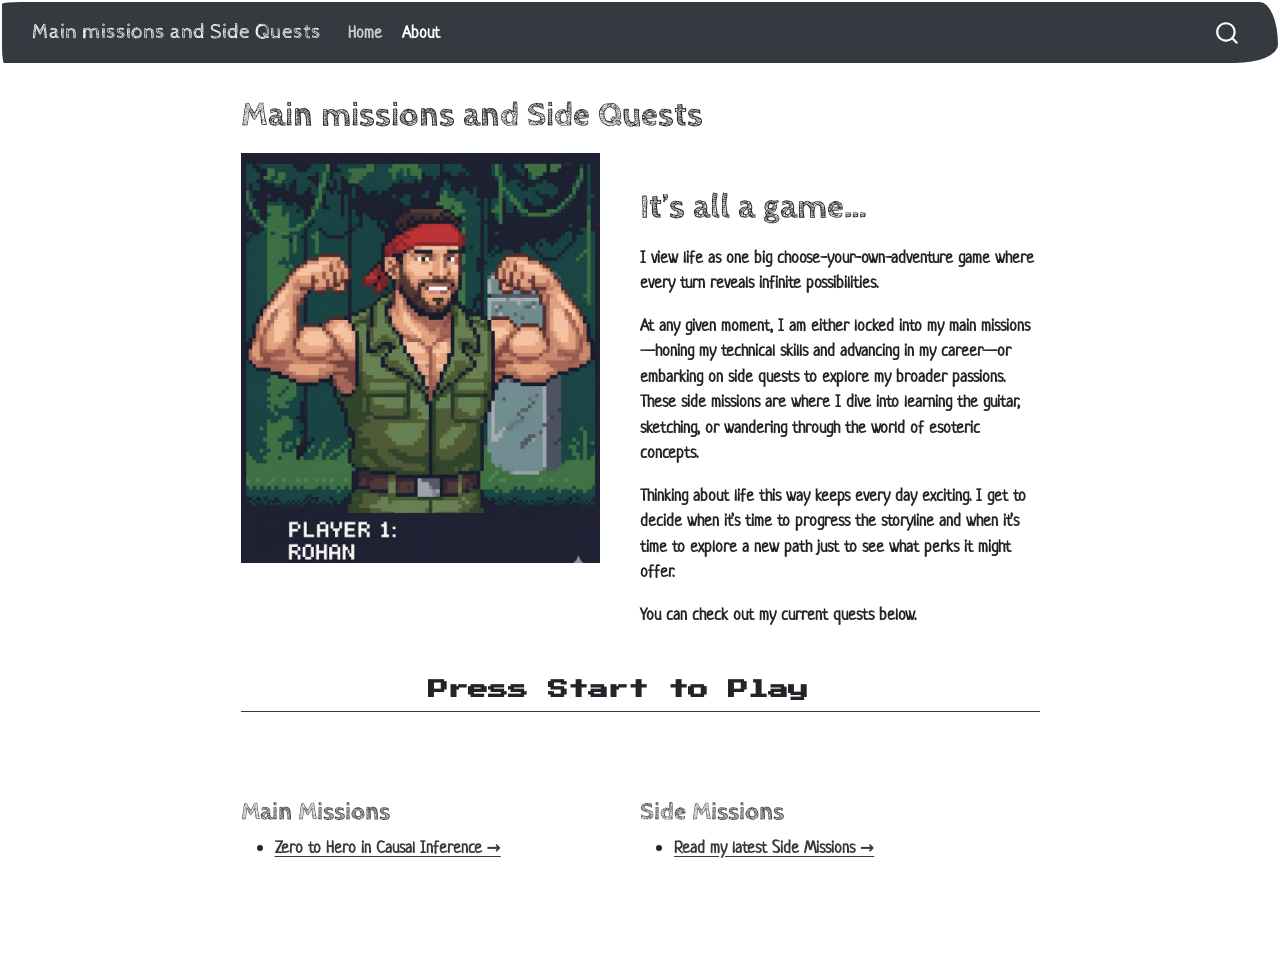
==== index.html @ eb7ee159 "Built site for gh-pages" ====
<!DOCTYPE html>
<html xmlns="http://www.w3.org/1999/xhtml" lang="en" xml:lang="en"><head>

<meta charset="utf-8">
<meta name="generator" content="quarto-1.9.37">

<meta name="viewport" content="width=device-width, initial-scale=1.0, user-scalable=yes">


<title>Main missions and Side Quests</title>
<style>
/* Default styles provided by pandoc.
** See https://pandoc.org/MANUAL.html#variables-for-html for config info.
*/
code{white-space: pre-wrap;}
span.smallcaps{font-variant: small-caps;}
div.columns{display: flex; gap: min(4vw, 1.5em);}
div.column{flex: auto; overflow-x: auto;}
div.hanging-indent{margin-left: 1.5em; text-indent: -1.5em;}
ul.task-list{list-style: none;}
ul.task-list li input[type="checkbox"] {
  width: 0.8em;
  margin: 0 0.8em 0.2em -1em; /* quarto-specific, see https://github.com/quarto-dev/quarto-cli/issues/4556 */ 
  vertical-align: middle;
}
</style>


<script src="site_libs/quarto-nav/quarto-nav.js"></script>
<script src="site_libs/quarto-nav/headroom.min.js"></script>
<script src="site_libs/clipboard/clipboard.min.js"></script>
<script src="site_libs/quarto-search/autocomplete.umd.js"></script>
<script src="site_libs/quarto-search/fuse.min.js"></script>
<script src="site_libs/quarto-search/quarto-search.js"></script>
<meta name="quarto:offset" content="./">
<script src="site_libs/quarto-html/quarto.js" type="module"></script>
<script src="site_libs/quarto-html/tabsets/tabsets.js" type="module"></script>
<script src="site_libs/quarto-html/popper.min.js"></script>
<script src="site_libs/quarto-html/tippy.umd.min.js"></script>
<script src="site_libs/quarto-html/anchor.min.js"></script>
<link href="site_libs/quarto-html/tippy.css" rel="stylesheet">
<link href="site_libs/quarto-html/quarto-syntax-highlighting-7f8f88aac4f3542376d5c11b86a4c14d.css" rel="stylesheet" id="quarto-text-highlighting-styles">
<script src="site_libs/bootstrap/bootstrap.min.js"></script>
<link href="site_libs/bootstrap/bootstrap-icons.css" rel="stylesheet">
<link href="site_libs/bootstrap/bootstrap-2849ba52c8fd91b69bf2437f91089512.min.css" rel="stylesheet" append-hash="true" id="quarto-bootstrap" data-mode="light">
<script id="quarto-search-options" type="application/json">{
  "location": "navbar",
  "copy-button": false,
  "collapse-after": 3,
  "panel-placement": "end",
  "type": "overlay",
  "limit": 50,
  "keyboard-shortcut": [
    "f",
    "/",
    "s"
  ],
  "show-item-context": false,
  "language": {
    "search-no-results-text": "No results",
    "search-matching-documents-text": "matching documents",
    "search-copy-link-title": "Copy link to search",
    "search-hide-matches-text": "Hide additional matches",
    "search-more-match-text": "more match in this document",
    "search-more-matches-text": "more matches in this document",
    "search-clear-button-title": "Clear",
    "search-text-placeholder": "",
    "search-detached-cancel-button-title": "Cancel",
    "search-submit-button-title": "Submit",
    "search-label": "Search"
  }
}</script>


</head>

<body class="nav-fixed fullcontent quarto-light">

<div id="quarto-search-results"></div>
  <header id="quarto-header" class="headroom fixed-top">
    <nav class="navbar navbar-expand-lg " data-bs-theme="dark">
      <div class="navbar-container container-fluid">
      <div class="navbar-brand-container mx-auto">
    <a class="navbar-brand" href="./index.html">
    <span class="navbar-title">Main missions and Side Quests</span>
    </a>
  </div>
            <div id="quarto-search" class="" title="Search"></div>
          <button class="navbar-toggler" type="button" data-bs-toggle="collapse" data-bs-target="#navbarCollapse" aria-controls="navbarCollapse" role="menu" aria-expanded="false" aria-label="Toggle navigation" onclick="if (window.quartoToggleHeadroom) { window.quartoToggleHeadroom(); }">
  <span class="navbar-toggler-icon"></span>
</button>
          <div class="collapse navbar-collapse" id="navbarCollapse">
            <ul class="navbar-nav navbar-nav-scroll me-auto">
  <li class="nav-item">
    <a class="nav-link active" href="./index.html" aria-current="page"> 
<span class="menu-text">Home</span></a>
  </li>  
  <li class="nav-item">
    <a class="nav-link" href="./about.html"> 
<span class="menu-text">About</span></a>
  </li>  
</ul>
          </div> <!-- /navcollapse -->
            <div class="quarto-navbar-tools">
</div>
      </div> <!-- /container-fluid -->
    </nav>
</header>
<!-- content -->
<div id="quarto-content" class="quarto-container page-columns page-rows-contents page-layout-article page-navbar">
<!-- sidebar -->
<!-- margin-sidebar -->
    
<!-- main -->
<main class="content" id="quarto-document-content">

<header id="title-block-header" class="quarto-title-block default">
<div class="quarto-title">
<h1 class="title">Main missions and Side Quests</h1>
</div>



<div class="quarto-title-meta">

    
  
    
  </div>
  


</header>


<div class="columns">
<div class="column" style="width:45%;">
<p><img src="RohanContra.jpg" class="img-fluid"></p>
</div><div class="column" style="width:5%;">

</div><div class="column" style="width:50%;">
<section id="its-all-a-game" class="level1">
<h1>It’s all a game…</h1>
<p>I view life as one big choose-your-own-adventure game where every turn reveals infinite possibilities.</p>
<p>At any given moment, I am either locked into my main missions—honing my technical skills and advancing in my career—or embarking on side quests to explore my broader passions. These side missions are where I dive into learning the guitar, sketching, or wandering through the world of esoteric concepts.</p>
<p>Thinking about life this way keeps every day exciting. I get to decide when it’s time to progress the storyline and when it’s time to explore a new path just to see what perks it might offer.</p>
<p>You can check out my current quests below.</p>
</section>
</div>
</div>
<br> <link href="https://fonts.googleapis.com/css2?family=Press+Start+2P&amp;display=swap" rel="stylesheet">
<div style="text-align: center;">
<h2 style="font-family: 'Press Start 2P', cursive; font-size: 1.2em;" class="anchored">
Press Start to Play
</h2>
</div>
<p><br></p>
<div class="columns">
<div class="column" style="width:45%;">
<section id="main-missions" class="level3">
<h3 class="anchored" data-anchor-id="main-missions">Main Missions</h3>
<ul>
<li><a href="https://rohanranshinge.github.io/causal-inference/">Zero to Hero in Causal Inference →</a></li>
</ul>
</section>
</div><div class="column" style="width:5%;">

</div><div class="column" style="width:50%;">
<section id="side-missions" class="level3">
<h3 class="anchored" data-anchor-id="side-missions">Side Missions</h3>
<ul>
<li><a href="./side-missions.html">Read my latest Side Missions →</a></li>
</ul>
</section>
</div>
</div>



</main> <!-- /main -->
<script id="quarto-html-after-body" type="application/javascript">
  window.document.addEventListener("DOMContentLoaded", function (event) {
    const icon = "";
    const anchorJS = new window.AnchorJS();
    anchorJS.options = {
      placement: 'right',
      icon: icon
    };
    anchorJS.add('.anchored');
    const isCodeAnnotation = (el) => {
      for (const clz of el.classList) {
        if (clz.startsWith('code-annotation-')) {                     
          return true;
        }
      }
      return false;
    }
    const onCopySuccess = function(e) {
      // button target
      const button = e.trigger;
      // don't keep focus
      button.blur();
      // flash "checked"
      button.classList.add('code-copy-button-checked');
      var currentTitle = button.getAttribute("title");
      button.setAttribute("title", "Copied!");
      let tooltip;
      if (window.bootstrap) {
        button.setAttribute("data-bs-toggle", "tooltip");
        button.setAttribute("data-bs-placement", "left");
        button.setAttribute("data-bs-title", "Copied!");
        tooltip = new bootstrap.Tooltip(button, 
          { trigger: "manual", 
            customClass: "code-copy-button-tooltip",
            offset: [0, -8]});
        tooltip.show();    
      }
      setTimeout(function() {
        if (tooltip) {
          tooltip.hide();
          button.removeAttribute("data-bs-title");
          button.removeAttribute("data-bs-toggle");
          button.removeAttribute("data-bs-placement");
        }
        button.setAttribute("title", currentTitle);
        button.classList.remove('code-copy-button-checked');
      }, 1000);
      // clear code selection
      e.clearSelection();
    }
    const getTextToCopy = function(trigger) {
      const outerScaffold = trigger.parentElement.cloneNode(true);
      const codeEl = outerScaffold.querySelector('code');
      for (const childEl of codeEl.children) {
        if (isCodeAnnotation(childEl)) {
          childEl.remove();
        }
      }
      return codeEl.innerText;
    }
    const clipboard = new window.ClipboardJS('.code-copy-button:not([data-in-quarto-modal])', {
      text: getTextToCopy
    });
    clipboard.on('success', onCopySuccess);
    if (window.document.getElementById('quarto-embedded-source-code-modal')) {
      const clipboardModal = new window.ClipboardJS('.code-copy-button[data-in-quarto-modal]', {
        text: getTextToCopy,
        container: window.document.getElementById('quarto-embedded-source-code-modal')
      });
      clipboardModal.on('success', onCopySuccess);
    }
      var localhostRegex = new RegExp(/^(?:http|https):\/\/localhost\:?[0-9]*\//);
      var mailtoRegex = new RegExp(/^mailto:/);
        var filterRegex = new RegExp("https:\/\/rohanranshinge\.github\.io\/");
      var isInternal = (href) => {
          return filterRegex.test(href) || localhostRegex.test(href) || mailtoRegex.test(href);
      }
      // Inspect non-navigation links and adorn them if external
     var links = window.document.querySelectorAll('a[href]:not(.nav-link):not(.navbar-brand):not(.toc-action):not(.sidebar-link):not(.sidebar-item-toggle):not(.pagination-link):not(.no-external):not([aria-hidden]):not(.dropdown-item):not(.quarto-navigation-tool):not(.about-link)');
      for (var i=0; i<links.length; i++) {
        const link = links[i];
        if (!isInternal(link.href)) {
          // undo the damage that might have been done by quarto-nav.js in the case of
          // links that we want to consider external
          if (link.dataset.originalHref !== undefined) {
            link.href = link.dataset.originalHref;
          }
        }
      }
    function tippyHover(el, contentFn, onTriggerFn, onUntriggerFn) {
      const config = {
        allowHTML: true,
        maxWidth: 500,
        delay: 100,
        arrow: false,
        appendTo: function(el) {
            return el.parentElement;
        },
        interactive: true,
        interactiveBorder: 10,
        theme: 'quarto',
        placement: 'bottom-start',
      };
      if (contentFn) {
        config.content = contentFn;
      }
      if (onTriggerFn) {
        config.onTrigger = onTriggerFn;
      }
      if (onUntriggerFn) {
        config.onUntrigger = onUntriggerFn;
      }
      window.tippy(el, config); 
    }
    const noterefs = window.document.querySelectorAll('a[role="doc-noteref"]');
    for (var i=0; i<noterefs.length; i++) {
      const ref = noterefs[i];
      tippyHover(ref, function() {
        // use id or data attribute instead here
        let href = ref.getAttribute('data-footnote-href') || ref.getAttribute('href');
        try { href = new URL(href).hash; } catch {}
        const id = href.replace(/^#\/?/, "");
        const note = window.document.getElementById(id);
        if (note) {
          return note.innerHTML;
        } else {
          return "";
        }
      });
    }
    const xrefs = window.document.querySelectorAll('a.quarto-xref');
    const processXRef = (id, note) => {
      // Strip column container classes
      const stripColumnClz = (el) => {
        el.classList.remove("page-full", "page-columns");
        if (el.children) {
          for (const child of el.children) {
            stripColumnClz(child);
          }
        }
      }
      stripColumnClz(note)
      if (id === null || id.startsWith('sec-')) {
        // Special case sections, only their first couple elements
        const container = document.createElement("div");
        if (note.children && note.children.length > 2) {
          container.appendChild(note.children[0].cloneNode(true));
          for (let i = 1; i < note.children.length; i++) {
            const child = note.children[i];
            if (child.tagName === "P" && child.innerText === "") {
              continue;
            } else {
              container.appendChild(child.cloneNode(true));
              break;
            }
          }
          if (window.Quarto?.typesetMath) {
            window.Quarto.typesetMath(container);
          }
          return container.innerHTML
        } else {
          if (window.Quarto?.typesetMath) {
            window.Quarto.typesetMath(note);
          }
          return note.innerHTML;
        }
      } else {
        // Remove any anchor links if they are present
        const anchorLink = note.querySelector('a.anchorjs-link');
        if (anchorLink) {
          anchorLink.remove();
        }
        if (window.Quarto?.typesetMath) {
          window.Quarto.typesetMath(note);
        }
        if (note.classList.contains("callout")) {
          return note.outerHTML;
        } else {
          return note.innerHTML;
        }
      }
    }
    for (var i=0; i<xrefs.length; i++) {
      const xref = xrefs[i];
      tippyHover(xref, undefined, function(instance) {
        instance.disable();
        let url = xref.getAttribute('href');
        let hash = undefined; 
        if (url.startsWith('#')) {
          hash = url;
        } else {
          try { hash = new URL(url).hash; } catch {}
        }
        if (hash) {
          const id = hash.replace(/^#\/?/, "");
          const note = window.document.getElementById(id);
          if (note !== null) {
            try {
              const html = processXRef(id, note.cloneNode(true));
              instance.setContent(html);
            } finally {
              instance.enable();
              instance.show();
            }
          } else {
            // See if we can fetch this
            fetch(url.split('#')[0])
            .then(res => res.text())
            .then(html => {
              const parser = new DOMParser();
              const htmlDoc = parser.parseFromString(html, "text/html");
              const note = htmlDoc.getElementById(id);
              if (note !== null) {
                const html = processXRef(id, note);
                instance.setContent(html);
              } 
            }).finally(() => {
              instance.enable();
              instance.show();
            });
          }
        } else {
          // See if we can fetch a full url (with no hash to target)
          // This is a special case and we should probably do some content thinning / targeting
          fetch(url)
          .then(res => res.text())
          .then(html => {
            const parser = new DOMParser();
            const htmlDoc = parser.parseFromString(html, "text/html");
            const note = htmlDoc.querySelector('main.content');
            if (note !== null) {
              // This should only happen for chapter cross references
              // (since there is no id in the URL)
              // remove the first header
              if (note.children.length > 0 && note.children[0].tagName === "HEADER") {
                note.children[0].remove();
              }
              const html = processXRef(null, note);
              instance.setContent(html);
            } 
          }).finally(() => {
            instance.enable();
            instance.show();
          });
        }
      }, function(instance) {
      });
    }
        let selectedAnnoteEl;
        const selectorForAnnotation = ( cell, annotation) => {
          let cellAttr = 'data-code-cell="' + cell + '"';
          let lineAttr = 'data-code-annotation="' +  annotation + '"';
          const selector = 'span[' + cellAttr + '][' + lineAttr + ']';
          return selector;
        }
        const selectCodeLines = (annoteEl) => {
          const doc = window.document;
          const targetCell = annoteEl.getAttribute("data-target-cell");
          const targetAnnotation = annoteEl.getAttribute("data-target-annotation");
          const annoteSpan = window.document.querySelector(selectorForAnnotation(targetCell, targetAnnotation));
          const lines = annoteSpan.getAttribute("data-code-lines").split(",");
          const lineIds = lines.map((line) => {
            return targetCell + "-" + line;
          })
          let top = null;
          let height = null;
          let parent = null;
          if (lineIds.length > 0) {
              //compute the position of the single el (top and bottom and make a div)
              const el = window.document.getElementById(lineIds[0]);
              top = el.offsetTop;
              height = el.offsetHeight;
              parent = el.parentElement.parentElement;
            if (lineIds.length > 1) {
              const lastEl = window.document.getElementById(lineIds[lineIds.length - 1]);
              const bottom = lastEl.offsetTop + lastEl.offsetHeight;
              height = bottom - top;
            }
            if (top !== null && height !== null && parent !== null) {
              // cook up a div (if necessary) and position it 
              let div = window.document.getElementById("code-annotation-line-highlight");
              if (div === null) {
                div = window.document.createElement("div");
                div.setAttribute("id", "code-annotation-line-highlight");
                div.style.position = 'absolute';
                parent.appendChild(div);
              }
              div.style.top = top - 2 + "px";
              div.style.height = height + 4 + "px";
              div.style.left = 0;
              let gutterDiv = window.document.getElementById("code-annotation-line-highlight-gutter");
              if (gutterDiv === null) {
                gutterDiv = window.document.createElement("div");
                gutterDiv.setAttribute("id", "code-annotation-line-highlight-gutter");
                gutterDiv.style.position = 'absolute';
                const codeCell = window.document.getElementById(targetCell);
                const gutter = codeCell.querySelector('.code-annotation-gutter');
                gutter.appendChild(gutterDiv);
              }
              gutterDiv.style.top = top - 2 + "px";
              gutterDiv.style.height = height + 4 + "px";
            }
            selectedAnnoteEl = annoteEl;
          }
        };
        const unselectCodeLines = () => {
          const elementsIds = ["code-annotation-line-highlight", "code-annotation-line-highlight-gutter"];
          elementsIds.forEach((elId) => {
            const div = window.document.getElementById(elId);
            if (div) {
              div.remove();
            }
          });
          selectedAnnoteEl = undefined;
        };
          // Handle positioning of the toggle
      window.addEventListener(
        "resize",
        throttle(() => {
          elRect = undefined;
          if (selectedAnnoteEl) {
            selectCodeLines(selectedAnnoteEl);
          }
        }, 10)
      );
      function throttle(fn, ms) {
      let throttle = false;
      let timer;
        return (...args) => {
          if(!throttle) { // first call gets through
              fn.apply(this, args);
              throttle = true;
          } else { // all the others get throttled
              if(timer) clearTimeout(timer); // cancel #2
              timer = setTimeout(() => {
                fn.apply(this, args);
                timer = throttle = false;
              }, ms);
          }
        };
      }
        // Attach click handler to the DT
        const annoteDls = window.document.querySelectorAll('dt[data-target-cell]');
        for (const annoteDlNode of annoteDls) {
          annoteDlNode.addEventListener('click', (event) => {
            const clickedEl = event.target;
            if (clickedEl !== selectedAnnoteEl) {
              unselectCodeLines();
              const activeEl = window.document.querySelector('dt[data-target-cell].code-annotation-active');
              if (activeEl) {
                activeEl.classList.remove('code-annotation-active');
              }
              selectCodeLines(clickedEl);
              clickedEl.classList.add('code-annotation-active');
            } else {
              // Unselect the line
              unselectCodeLines();
              clickedEl.classList.remove('code-annotation-active');
            }
          });
        }
    const findCites = (el) => {
      const parentEl = el.parentElement;
      if (parentEl) {
        const cites = parentEl.dataset.cites;
        if (cites) {
          return {
            el,
            cites: cites.split(' ')
          };
        } else {
          return findCites(el.parentElement)
        }
      } else {
        return undefined;
      }
    };
    var bibliorefs = window.document.querySelectorAll('a[role="doc-biblioref"]');
    for (var i=0; i<bibliorefs.length; i++) {
      const ref = bibliorefs[i];
      const citeInfo = findCites(ref);
      if (citeInfo) {
        tippyHover(citeInfo.el, function() {
          var popup = window.document.createElement('div');
          citeInfo.cites.forEach(function(cite) {
            var citeDiv = window.document.createElement('div');
            citeDiv.classList.add('hanging-indent');
            citeDiv.classList.add('csl-entry');
            var biblioDiv = window.document.getElementById('ref-' + cite);
            if (biblioDiv) {
              citeDiv.innerHTML = biblioDiv.innerHTML;
            }
            popup.appendChild(citeDiv);
          });
          return popup.innerHTML;
        });
      }
    }
  });
  </script>
</div> <!-- /content -->




</body></html>
---- site_libs/quarto-html/tippy.css ----
.tippy-box[data-animation=fade][data-state=hidden]{opacity:0}[data-tippy-root]{max-width:calc(100vw - 10px)}.tippy-box{position:relative;background-color:#333;color:#fff;border-radius:4px;font-size:14px;line-height:1.4;white-space:normal;outline:0;transition-property:transform,visibility,opacity}.tippy-box[data-placement^=top]>.tippy-arrow{bottom:0}.tippy-box[data-placement^=top]>.tippy-arrow:before{bottom:-7px;left:0;border-width:8px 8px 0;border-top-color:initial;transform-origin:center top}.tippy-box[data-placement^=bottom]>.tippy-arrow{top:0}.tippy-box[data-placement^=bottom]>.tippy-arrow:before{top:-7px;left:0;border-width:0 8px 8px;border-bottom-color:initial;transform-origin:center bottom}.tippy-box[data-placement^=left]>.tippy-arrow{right:0}.tippy-box[data-placement^=left]>.tippy-arrow:before{border-width:8px 0 8px 8px;border-left-color:initial;right:-7px;transform-origin:center left}.tippy-box[data-placement^=right]>.tippy-arrow{left:0}.tippy-box[data-placement^=right]>.tippy-arrow:before{left:-7px;border-width:8px 8px 8px 0;border-right-color:initial;transform-origin:center right}.tippy-box[data-inertia][data-state=visible]{transition-timing-function:cubic-bezier(.54,1.5,.38,1.11)}.tippy-arrow{width:16px;height:16px;color:#333}.tippy-arrow:before{content:"";position:absolute;border-color:transparent;border-style:solid}.tippy-content{position:relative;padding:5px 9px;z-index:1}
---- site_libs/quarto-html/quarto-syntax-highlighting-7f8f88aac4f3542376d5c11b86a4c14d.css ----
/* quarto syntax highlight colors */
:root {
  --quarto-hl-ot-color: #003B4F;
  --quarto-hl-at-color: #657422;
  --quarto-hl-ss-color: #20794D;
  --quarto-hl-an-color: #5E5E5E;
  --quarto-hl-fu-color: #4758AB;
  --quarto-hl-st-color: #20794D;
  --quarto-hl-cf-color: #003B4F;
  --quarto-hl-op-color: #5E5E5E;
  --quarto-hl-er-color: #AD0000;
  --quarto-hl-bn-color: #AD0000;
  --quarto-hl-al-color: #AD0000;
  --quarto-hl-va-color: #111111;
  --quarto-hl-bu-color: inherit;
  --quarto-hl-ex-color: inherit;
  --quarto-hl-pp-color: #AD0000;
  --quarto-hl-in-color: #5E5E5E;
  --quarto-hl-vs-color: #20794D;
  --quarto-hl-wa-color: #5E5E5E;
  --quarto-hl-do-color: #5E5E5E;
  --quarto-hl-im-color: #00769E;
  --quarto-hl-ch-color: #20794D;
  --quarto-hl-dt-color: #AD0000;
  --quarto-hl-fl-color: #AD0000;
  --quarto-hl-co-color: #5E5E5E;
  --quarto-hl-cv-color: #5E5E5E;
  --quarto-hl-cn-color: #8f5902;
  --quarto-hl-sc-color: #5E5E5E;
  --quarto-hl-dv-color: #AD0000;
  --quarto-hl-kw-color: #003B4F;
}

/* other quarto variables */
:root {
  --quarto-font-monospace: SFMono-Regular, Menlo, Monaco, Consolas, "Liberation Mono", "Courier New", monospace;
}

/* syntax highlight based on Pandoc's rules */
pre > code.sourceCode > span {
  color: #003B4F;
}

code.sourceCode > span {
  color: #003B4F;
}

div.sourceCode,
div.sourceCode pre.sourceCode {
  color: #003B4F;
}

/* Normal */
code span {
  color: #003B4F;
}

/* Alert */
code span.al {
  color: #AD0000;
  font-style: inherit;
}

/* Annotation */
code span.an {
  color: #5E5E5E;
  font-style: inherit;
}

/* Attribute */
code span.at {
  color: #657422;
  font-style: inherit;
}

/* BaseN */
code span.bn {
  color: #AD0000;
  font-style: inherit;
}

/* BuiltIn */
code span.bu {
  font-style: inherit;
}

/* ControlFlow */
code span.cf {
  color: #003B4F;
  font-weight: bold;
  font-style: inherit;
}

/* Char */
code span.ch {
  color: #20794D;
  font-style: inherit;
}

/* Constant */
code span.cn {
  color: #8f5902;
  font-style: inherit;
}

/* Comment */
code span.co {
  color: #5E5E5E;
  font-style: inherit;
}

/* CommentVar */
code span.cv {
  color: #5E5E5E;
  font-style: italic;
}

/* Documentation */
code span.do {
  color: #5E5E5E;
  font-style: italic;
}

/* DataType */
code span.dt {
  color: #AD0000;
  font-style: inherit;
}

/* DecVal */
code span.dv {
  color: #AD0000;
  font-style: inherit;
}

/* Error */
code span.er {
  color: #AD0000;
  font-style: inherit;
}

/* Extension */
code span.ex {
  font-style: inherit;
}

/* Float */
code span.fl {
  color: #AD0000;
  font-style: inherit;
}

/* Function */
code span.fu {
  color: #4758AB;
  font-style: inherit;
}

/* Import */
code span.im {
  color: #00769E;
  font-style: inherit;
}

/* Information */
code span.in {
  color: #5E5E5E;
  font-style: inherit;
}

/* Keyword */
code span.kw {
  color: #003B4F;
  font-weight: bold;
  font-style: inherit;
}

/* Operator */
code span.op {
  color: #5E5E5E;
  font-style: inherit;
}

/* Other */
code span.ot {
  color: #003B4F;
  font-style: inherit;
}

/* Preprocessor */
code span.pp {
  color: #AD0000;
  font-style: inherit;
}

/* SpecialChar */
code span.sc {
  color: #5E5E5E;
  font-style: inherit;
}

/* SpecialString */
code span.ss {
  color: #20794D;
  font-style: inherit;
}

/* String */
code span.st {
  color: #20794D;
  font-style: inherit;
}

/* Variable */
code span.va {
  color: #111111;
  font-style: inherit;
}

/* VerbatimString */
code span.vs {
  color: #20794D;
  font-style: inherit;
}

/* Warning */
code span.wa {
  color: #5E5E5E;
  font-style: italic;
}

.prevent-inlining {
  content: "</";
}

/*# sourceMappingURL=789ad8cd35626ba772517505b42a116e.css.map */
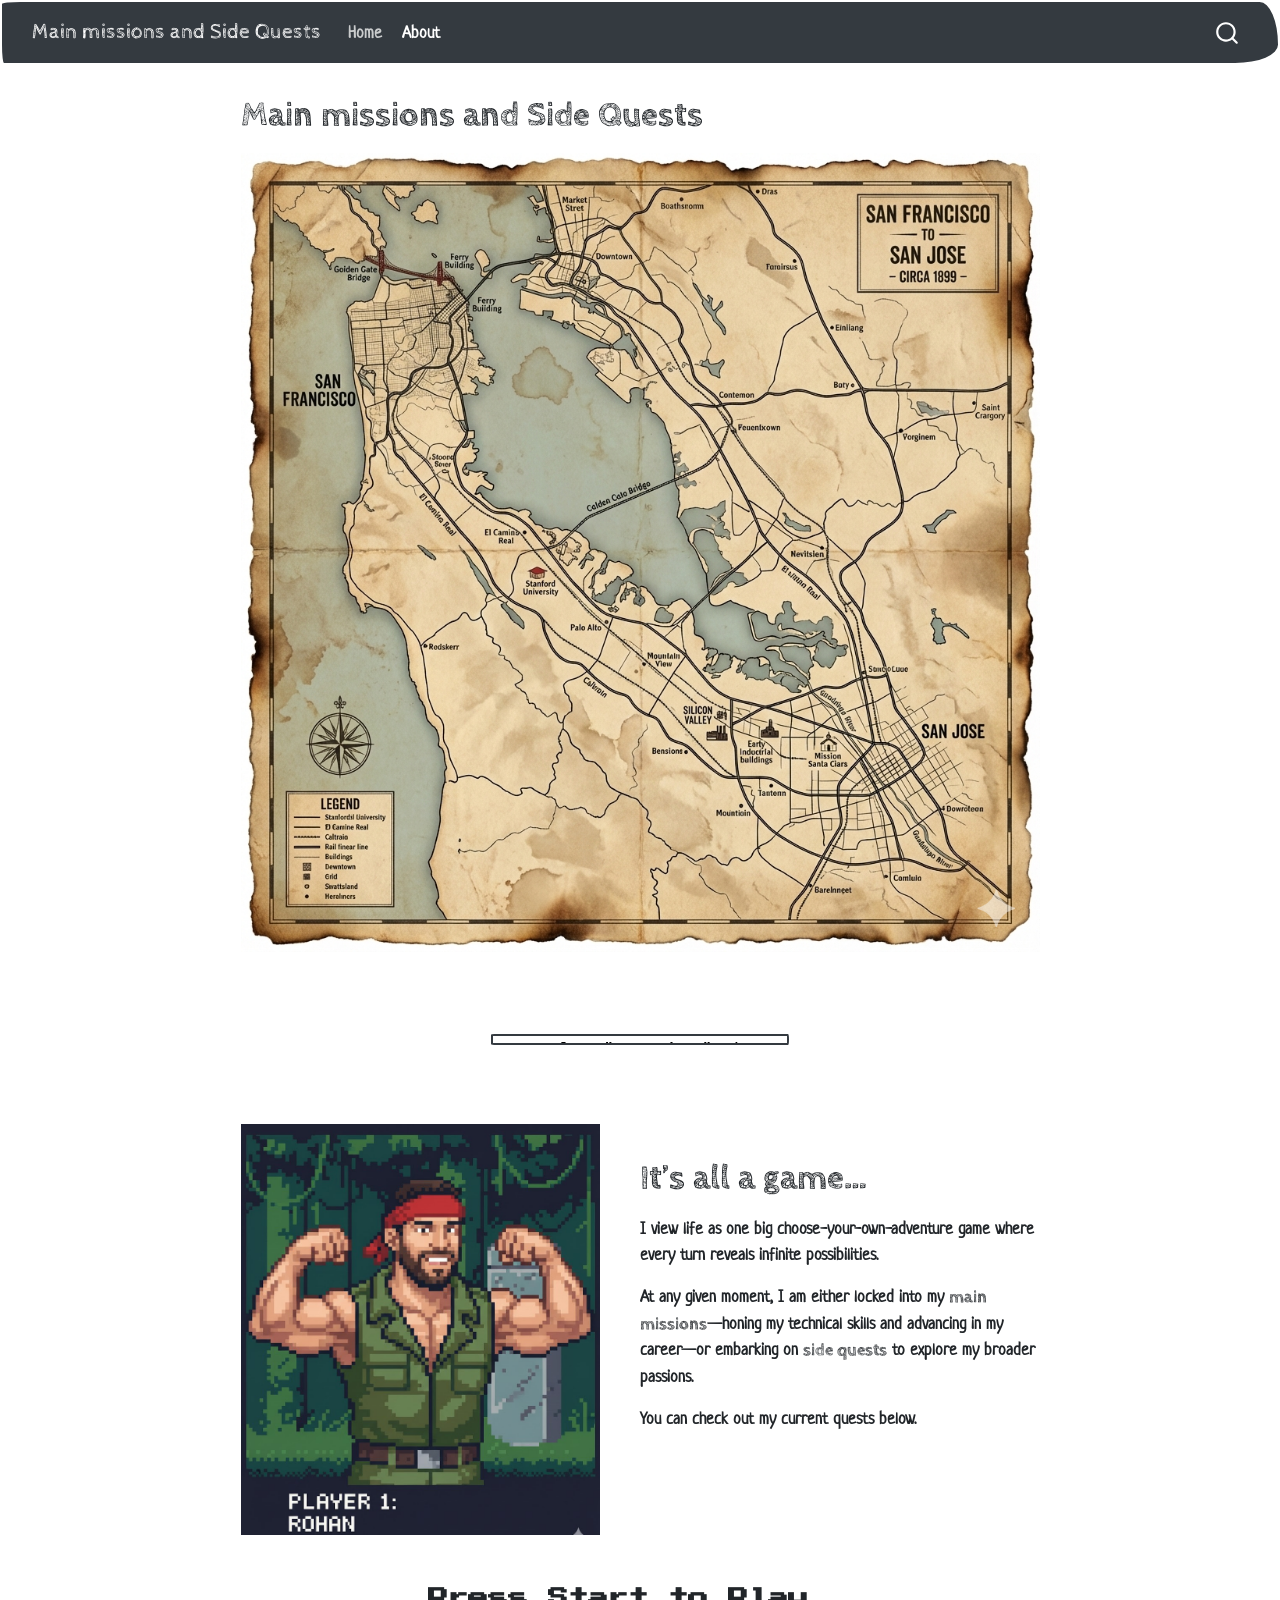
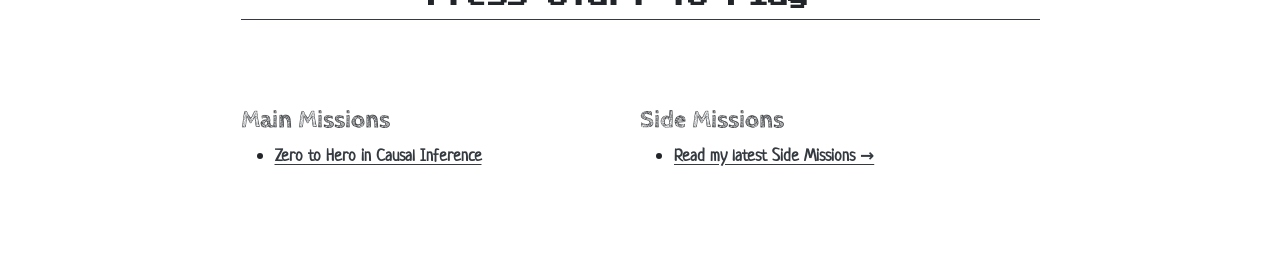
==== commit 1ccd477a: "Built site for gh-pages" ====
--- a/index.html
+++ b/index.html
@@ -133,6 +133,88 @@
 </header>
 
 
+<p><img src="banner.png" class="img-fluid"></p>
+<p><link href="https://fonts.googleapis.com/css2?family=Press+Start+2P&amp;display=swap" rel="stylesheet"></p>
+<div class="typing-container">
+<div class="static-text">
+Is life
+</div>
+<div class="typewriter-wrapper">
+<pre><code>&lt;span class="typewriter"&gt;&lt;/span&gt;</code></pre>
+</div>
+</div>
+<style>
+  .typing-container {
+    display: flex;
+    flex-direction: column; 
+    justify-content: center;
+    align-items: center; 
+    background-color: transparent; 
+    padding: 20px 0;
+    font-family: 'Press Start 2P', cursive;
+    text-align: center;
+  }
+
+  .static-text {
+    font-size: 20px;
+    color: #fff;
+    margin-bottom: 15px;
+    white-space: nowrap;
+  }
+
+  .typewriter-wrapper {
+    display: flex;
+    justify-content: center;
+    height: 28px;
+    width: 100%;
+  }
+
+  .typewriter {
+    font-size: 20px;
+    color: #ff7f50;
+    display: inline-block;
+    position: relative;
+    overflow: hidden; 
+    white-space: nowrap;
+    border-right: 4px solid #ff7f50; 
+    width: 0;
+    animation: 
+      typing-width 18s steps(35) infinite, 
+      cursor 0.8s infinite;
+  }
+
+  .typewriter::before {
+    content: "";
+    animation: words-content 18s infinite;
+  }
+
+  @keyframes cursor {
+    0%, 100% { border-color: #ff7f50; }
+    50% { border-color: transparent; }
+  }
+
+  @keyframes typing-width {
+    0%, 5%, 20% { width: 0; }
+    10%, 15% { width: 18ch; }
+    21%, 25%, 40% { width: 0; }
+    30%, 35% { width: 28ch; }
+    41%, 45%, 60% { width: 0; }
+    50%, 55% { width: 9ch; }
+    61%, 65%, 80% { width: 0; }
+    70%, 75% { width: 12ch; }
+    81%, 85%, 100% { width: 0; }
+    90%, 95% { width: 13ch; }
+  }
+
+  @keyframes words-content {
+    0%, 20% { content: "a virtual reality?"; }
+    21%, 40% { content: "an online multiplayer game?"; }
+    41%, 60% { content: "all maya?"; }
+    61%, 80% { content: "an illusion?"; }
+    81%, 100% { content: "a simulation?"; }
+  }
+</style>
+<p><br></p>
 <div class="columns">
 <div class="column" style="width:45%;">
 <p><img src="RohanContra.jpg" class="img-fluid"></p>
@@ -142,13 +224,12 @@
 <section id="its-all-a-game" class="level1">
 <h1>It’s all a game…</h1>
 <p>I view life as one big choose-your-own-adventure game where every turn reveals infinite possibilities.</p>
-<p>At any given moment, I am either locked into my main missions—honing my technical skills and advancing in my career—or embarking on side quests to explore my broader passions. These side missions are where I dive into learning the guitar, sketching, or wandering through the world of esoteric concepts.</p>
-<p>Thinking about life this way keeps every day exciting. I get to decide when it’s time to progress the storyline and when it’s time to explore a new path just to see what perks it might offer.</p>
+<p>At any given moment, I am either locked into my <strong>main missions</strong>—honing my technical skills and advancing in my career—or embarking on <strong>side quests</strong> to explore my broader passions.</p>
 <p>You can check out my current quests below.</p>
 </section>
 </div>
 </div>
-<br> <link href="https://fonts.googleapis.com/css2?family=Press+Start+2P&amp;display=swap" rel="stylesheet">
+<br>
 <div style="text-align: center;">
 <h2 style="font-family: 'Press Start 2P', cursive; font-size: 1.2em;" class="anchored">
 Press Start to Play
@@ -160,7 +241,7 @@
 <section id="main-missions" class="level3">
 <h3 class="anchored" data-anchor-id="main-missions">Main Missions</h3>
 <ul>
-<li><a href="https://rohanranshinge.github.io/causal-inference/">Zero to Hero in Causal Inference →</a></li>
+<li><a href="https://rohanranshinge.github.io/causal-inference/">Zero to Hero in Causal Inference</a></li>
 </ul>
 </section>
 </div><div class="column" style="width:5%;">
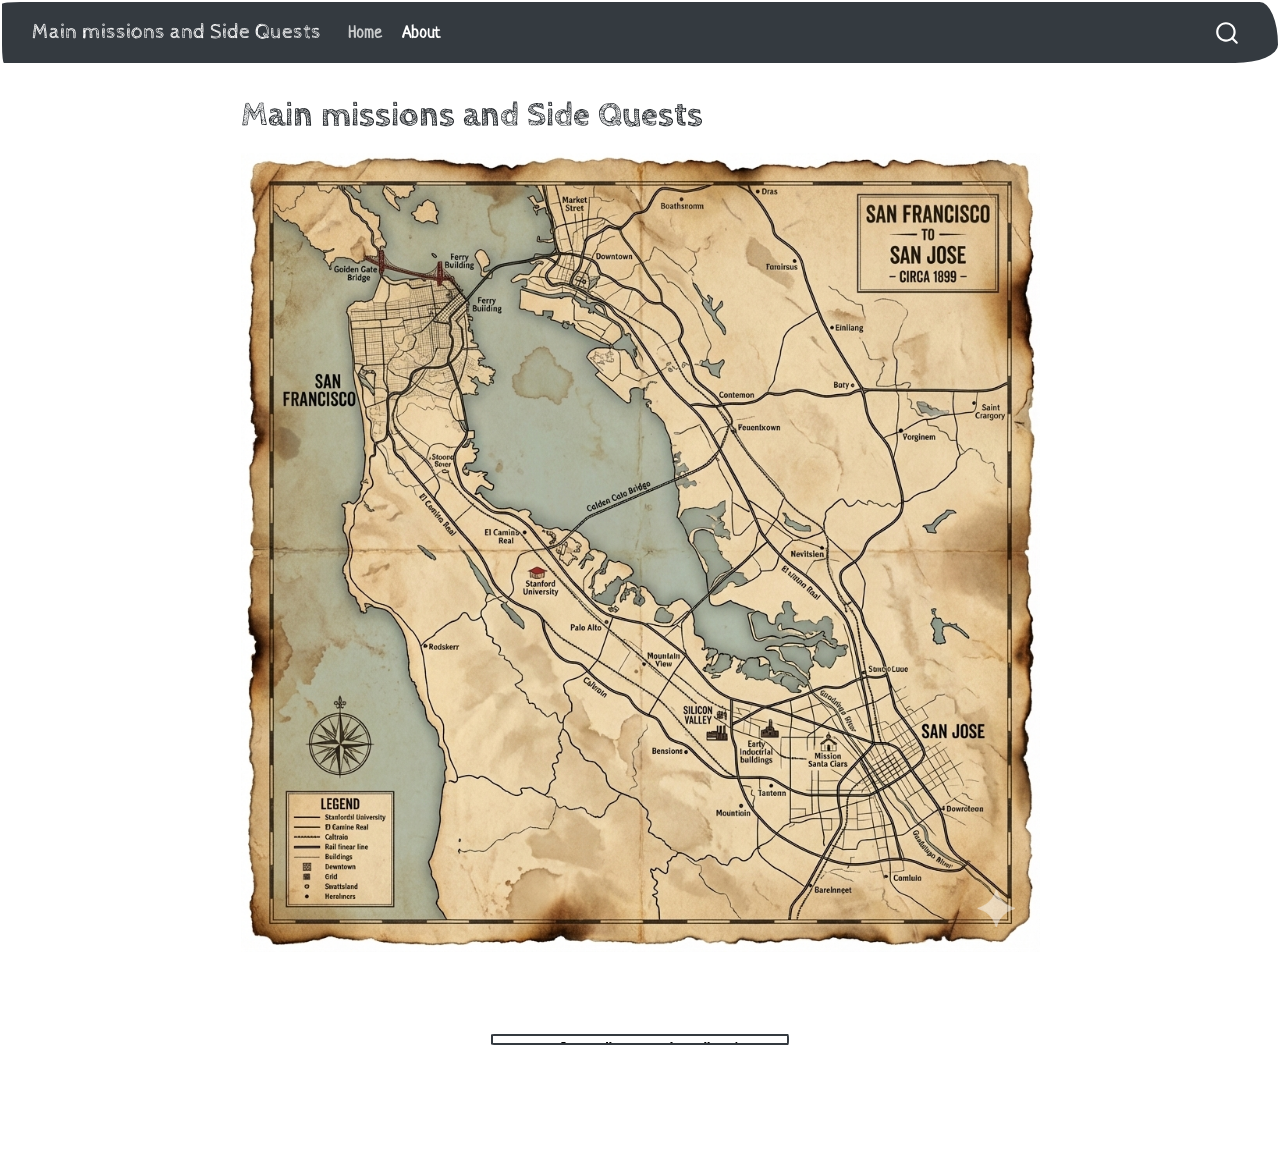
==== commit 7ae7044e: "Built site for gh-pages" ====
--- a/index.html
+++ b/index.html
@@ -134,7 +134,7 @@
 
 
 <p><img src="banner.png" class="img-fluid"></p>
-<p><link href="https://fonts.googleapis.com/css2?family=Press+Start+2P&amp;display=swap" rel="stylesheet"></p>
+<p><link href="[https://fonts.googleapis.com/css2?family=Press+Start+2P&amp;display=swap](https://fonts.googleapis.com/css2?family=Press+Start+2P&amp;display=swap)" rel="stylesheet"></p>
 <div class="typing-container">
 <div class="static-text">
 Is life
@@ -214,47 +214,6 @@
     81%, 100% { content: "a simulation?"; }
   }
 </style>
-<p><br></p>
-<div class="columns">
-<div class="column" style="width:45%;">
-<p><img src="RohanContra.jpg" class="img-fluid"></p>
-</div><div class="column" style="width:5%;">
-
-</div><div class="column" style="width:50%;">
-<section id="its-all-a-game" class="level1">
-<h1>It’s all a game…</h1>
-<p>I view life as one big choose-your-own-adventure game where every turn reveals infinite possibilities.</p>
-<p>At any given moment, I am either locked into my <strong>main missions</strong>—honing my technical skills and advancing in my career—or embarking on <strong>side quests</strong> to explore my broader passions.</p>
-<p>You can check out my current quests below.</p>
-</section>
-</div>
-</div>
-<br>
-<div style="text-align: center;">
-<h2 style="font-family: 'Press Start 2P', cursive; font-size: 1.2em;" class="anchored">
-Press Start to Play
-</h2>
-</div>
-<p><br></p>
-<div class="columns">
-<div class="column" style="width:45%;">
-<section id="main-missions" class="level3">
-<h3 class="anchored" data-anchor-id="main-missions">Main Missions</h3>
-<ul>
-<li><a href="https://rohanranshinge.github.io/causal-inference/">Zero to Hero in Causal Inference</a></li>
-</ul>
-</section>
-</div><div class="column" style="width:5%;">
-
-</div><div class="column" style="width:50%;">
-<section id="side-missions" class="level3">
-<h3 class="anchored" data-anchor-id="side-missions">Side Missions</h3>
-<ul>
-<li><a href="./side-missions.html">Read my latest Side Missions →</a></li>
-</ul>
-</section>
-</div>
-</div>
 
 
 
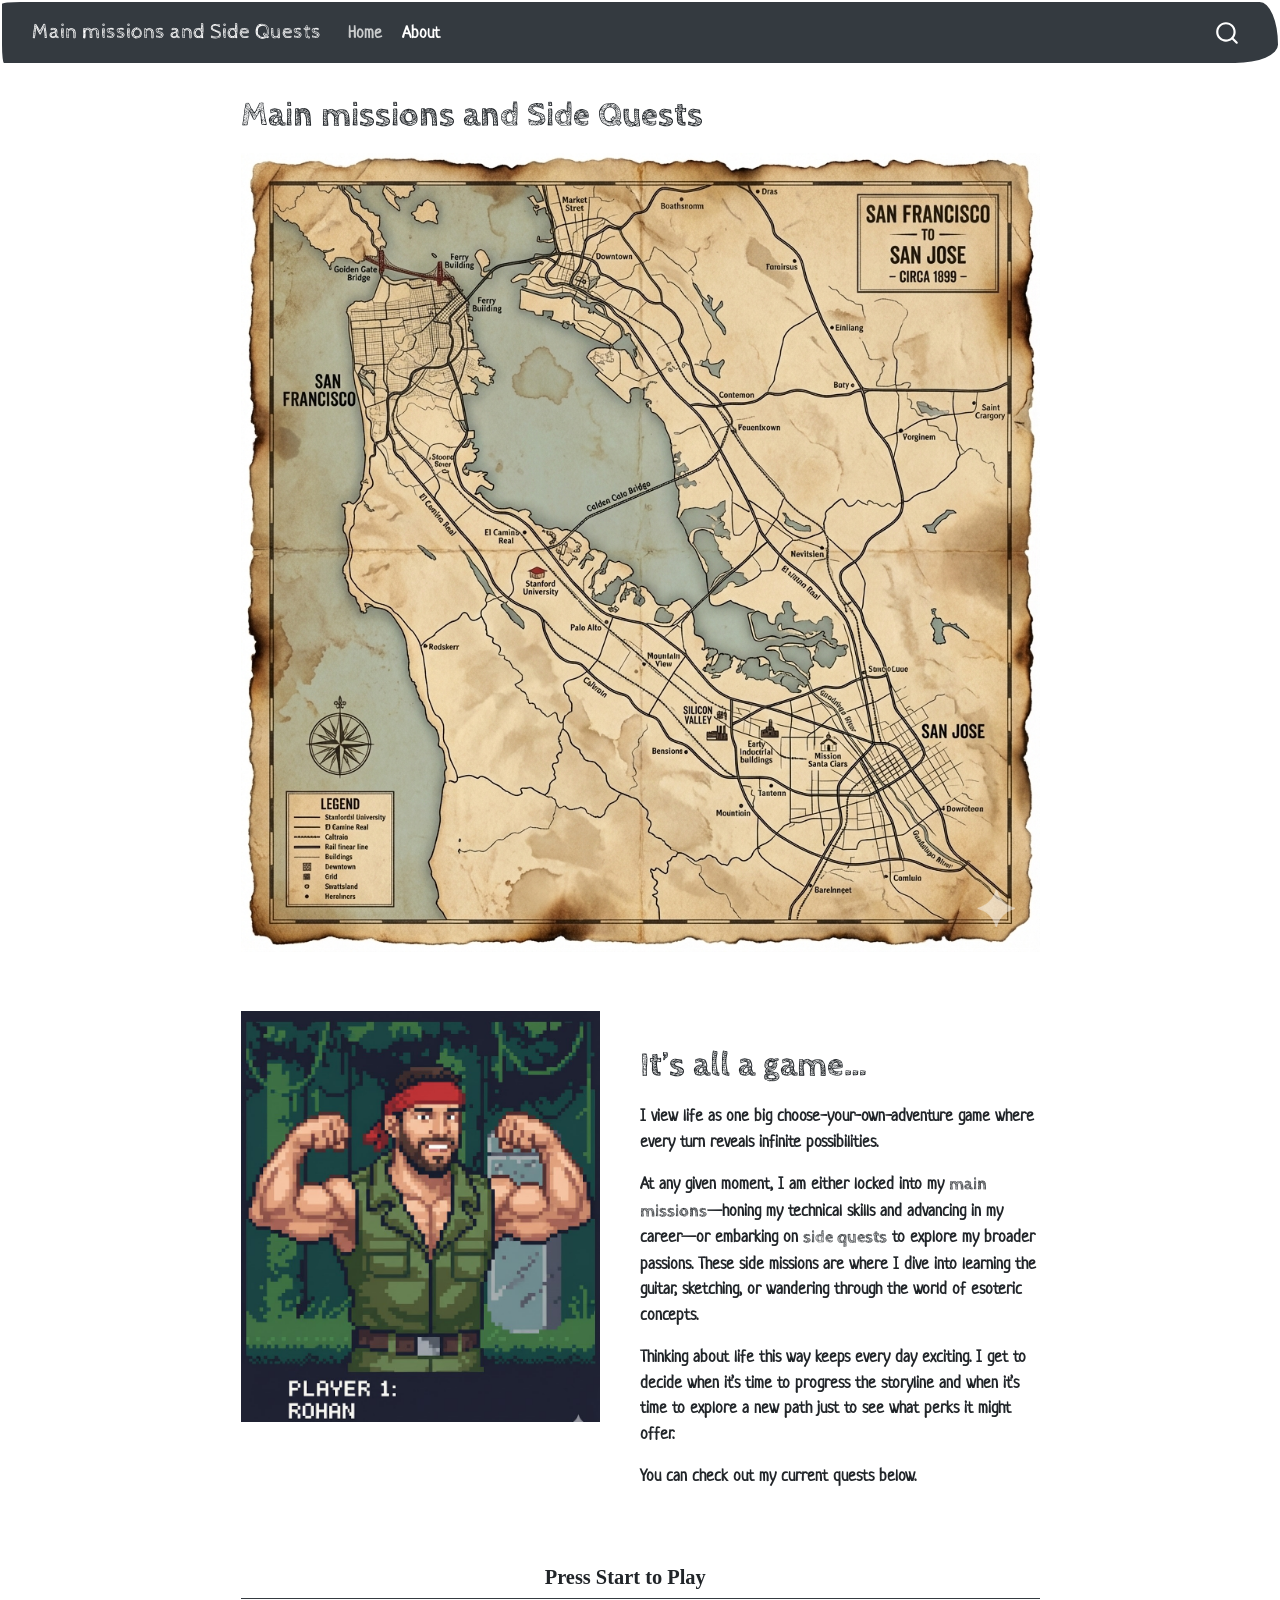
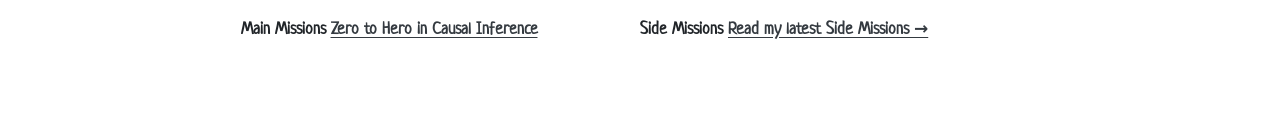
==== commit f59b18e7: "Built site for gh-pages" ====
--- a/index.html
+++ b/index.html
@@ -134,86 +134,38 @@
 
 
 <p><img src="banner.png" class="img-fluid"></p>
-<p><link href="[https://fonts.googleapis.com/css2?family=Press+Start+2P&amp;display=swap](https://fonts.googleapis.com/css2?family=Press+Start+2P&amp;display=swap)" rel="stylesheet"></p>
-<div class="typing-container">
-<div class="static-text">
-Is life
-</div>
-<div class="typewriter-wrapper">
-<pre><code>&lt;span class="typewriter"&gt;&lt;/span&gt;</code></pre>
-</div>
-</div>
-<style>
-  .typing-container {
-    display: flex;
-    flex-direction: column; 
-    justify-content: center;
-    align-items: center; 
-    background-color: transparent; 
-    padding: 20px 0;
-    font-family: 'Press Start 2P', cursive;
-    text-align: center;
-  }
-
-  .static-text {
-    font-size: 20px;
-    color: #fff;
-    margin-bottom: 15px;
-    white-space: nowrap;
-  }
-
-  .typewriter-wrapper {
-    display: flex;
-    justify-content: center;
-    height: 28px;
-    width: 100%;
-  }
-
-  .typewriter {
-    font-size: 20px;
-    color: #ff7f50;
-    display: inline-block;
-    position: relative;
-    overflow: hidden; 
-    white-space: nowrap;
-    border-right: 4px solid #ff7f50; 
-    width: 0;
-    animation: 
-      typing-width 18s steps(35) infinite, 
-      cursor 0.8s infinite;
-  }
-
-  .typewriter::before {
-    content: "";
-    animation: words-content 18s infinite;
-  }
-
-  @keyframes cursor {
-    0%, 100% { border-color: #ff7f50; }
-    50% { border-color: transparent; }
-  }
-
-  @keyframes typing-width {
-    0%, 5%, 20% { width: 0; }
-    10%, 15% { width: 18ch; }
-    21%, 25%, 40% { width: 0; }
-    30%, 35% { width: 28ch; }
-    41%, 45%, 60% { width: 0; }
-    50%, 55% { width: 9ch; }
-    61%, 65%, 80% { width: 0; }
-    70%, 75% { width: 12ch; }
-    81%, 85%, 100% { width: 0; }
-    90%, 95% { width: 13ch; }
-  }
-
-  @keyframes words-content {
-    0%, 20% { content: "a virtual reality?"; }
-    21%, 40% { content: "an online multiplayer game?"; }
-    41%, 60% { content: "all maya?"; }
-    61%, 80% { content: "an illusion?"; }
-    81%, 100% { content: "a simulation?"; }
-  }
-</style>
+<p><br></p>
+<div class="columns">
+<div class="column" style="width:45%;">
+<p><img src="RohanContra.jpg" class="img-fluid"></p>
+</div><div class="column" style="width:5%;">
+
+</div><div class="column" style="width:50%;">
+<section id="its-all-a-game" class="level1">
+<h1>It’s all a game…</h1>
+<p>I view life as one big choose-your-own-adventure game where every turn reveals infinite possibilities.</p>
+<p>At any given moment, I am either locked into my <strong>main missions</strong>—honing my technical skills and advancing in my career—or embarking on <strong>side quests</strong> to explore my broader passions. These side missions are where I dive into learning the guitar, sketching, or wandering through the world of esoteric concepts.</p>
+<p>Thinking about life this way keeps every day exciting. I get to decide when it’s time to progress the storyline and when it’s time to explore a new path just to see what perks it might offer.</p>
+<p>You can check out my current quests below.</p>
+</section>
+</div>
+</div>
+<p><br></p>
+<link href="[https://fonts.googleapis.com/css2?family=Press+Start+2P&amp;display=swap](https://fonts.googleapis.com/css2?family=Press+Start+2P&amp;display=swap)" rel="stylesheet">
+<div style="text-align: center; margin-top: 30px;">
+<h2 style="font-family: 'Press Start 2P', cursive; font-size: 1.2em;" class="anchored">
+Press Start to Play
+</h2>
+</div>
+<div class="columns">
+<div class="column" style="width:45%;">
+<p>Main Missions <a href="https://rohanranshinge.github.io/causal-inference/">Zero to Hero in Causal Inference</a></p>
+</div><div class="column" style="width:5%;">
+
+</div><div class="column" style="width:50%;">
+<p>Side Missions <a href="rohanranshinge.substack.com">Read my latest Side Missions →</a></p>
+</div>
+</div>
 
 
 
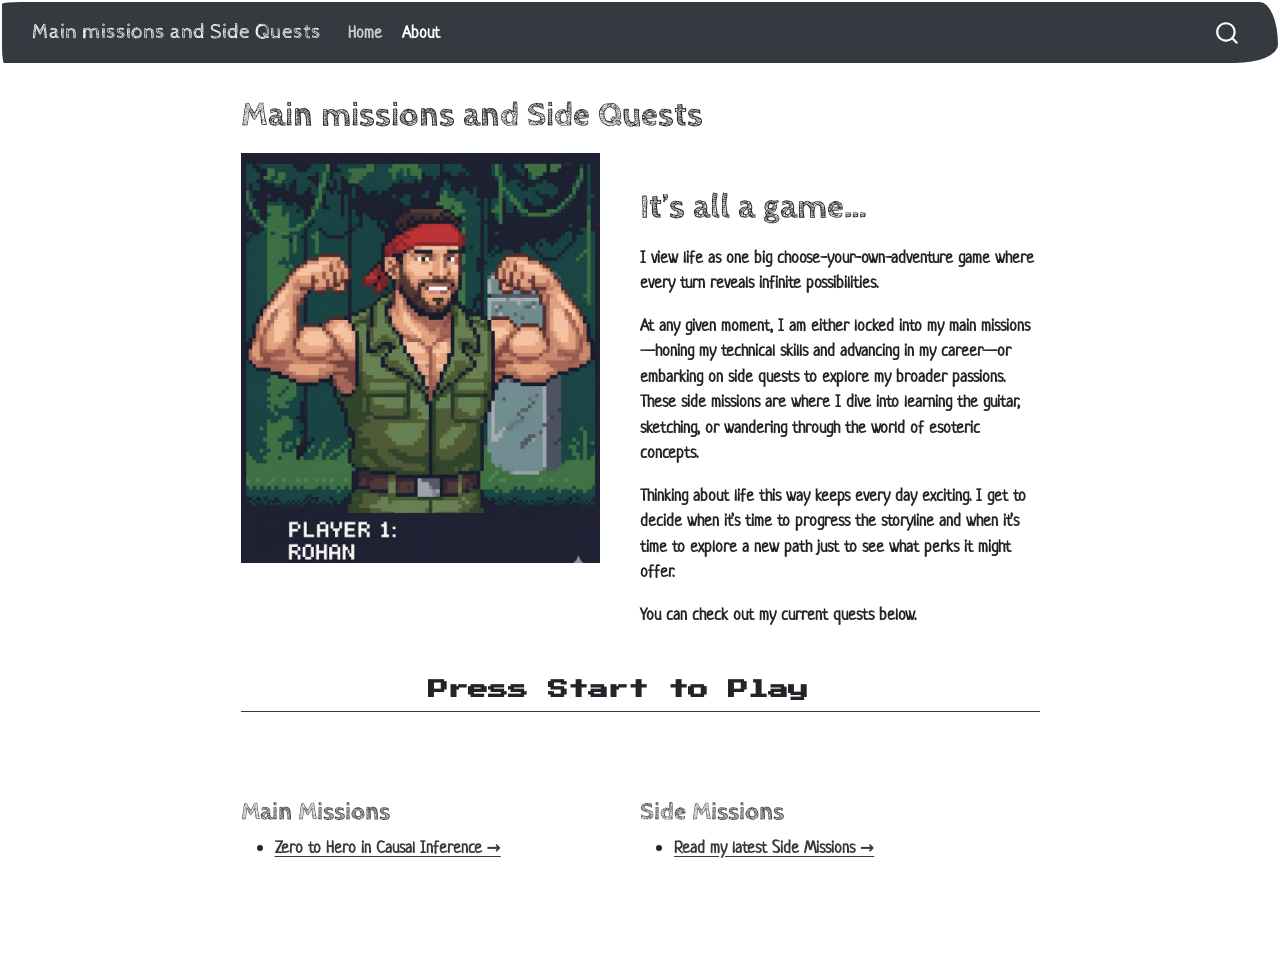
==== commit fd991c00: "Built site for gh-pages" ====
--- a/index.html
+++ b/index.html
@@ -133,8 +133,6 @@
 </header>
 
 
-<p><img src="banner.png" class="img-fluid"></p>
-<p><br></p>
 <div class="columns">
 <div class="column" style="width:45%;">
 <p><img src="RohanContra.jpg" class="img-fluid"></p>
@@ -144,26 +142,36 @@
 <section id="its-all-a-game" class="level1">
 <h1>It’s all a game…</h1>
 <p>I view life as one big choose-your-own-adventure game where every turn reveals infinite possibilities.</p>
-<p>At any given moment, I am either locked into my <strong>main missions</strong>—honing my technical skills and advancing in my career—or embarking on <strong>side quests</strong> to explore my broader passions. These side missions are where I dive into learning the guitar, sketching, or wandering through the world of esoteric concepts.</p>
+<p>At any given moment, I am either locked into my main missions—honing my technical skills and advancing in my career—or embarking on side quests to explore my broader passions. These side missions are where I dive into learning the guitar, sketching, or wandering through the world of esoteric concepts.</p>
 <p>Thinking about life this way keeps every day exciting. I get to decide when it’s time to progress the storyline and when it’s time to explore a new path just to see what perks it might offer.</p>
 <p>You can check out my current quests below.</p>
 </section>
 </div>
 </div>
-<p><br></p>
-<link href="[https://fonts.googleapis.com/css2?family=Press+Start+2P&amp;display=swap](https://fonts.googleapis.com/css2?family=Press+Start+2P&amp;display=swap)" rel="stylesheet">
-<div style="text-align: center; margin-top: 30px;">
+<br> <link href="https://fonts.googleapis.com/css2?family=Press+Start+2P&amp;display=swap" rel="stylesheet">
+<div style="text-align: center;">
 <h2 style="font-family: 'Press Start 2P', cursive; font-size: 1.2em;" class="anchored">
 Press Start to Play
 </h2>
 </div>
+<p><br></p>
 <div class="columns">
 <div class="column" style="width:45%;">
-<p>Main Missions <a href="https://rohanranshinge.github.io/causal-inference/">Zero to Hero in Causal Inference</a></p>
+<section id="main-missions" class="level3">
+<h3 class="anchored" data-anchor-id="main-missions">Main Missions</h3>
+<ul>
+<li><a href="https://rohanranshinge.github.io/causal-inference/">Zero to Hero in Causal Inference →</a></li>
+</ul>
+</section>
 </div><div class="column" style="width:5%;">
 
 </div><div class="column" style="width:50%;">
-<p>Side Missions <a href="rohanranshinge.substack.com">Read my latest Side Missions →</a></p>
+<section id="side-missions" class="level3">
+<h3 class="anchored" data-anchor-id="side-missions">Side Missions</h3>
+<ul>
+<li><a href="./side-missions.html">Read my latest Side Missions →</a></li>
+</ul>
+</section>
 </div>
 </div>
 
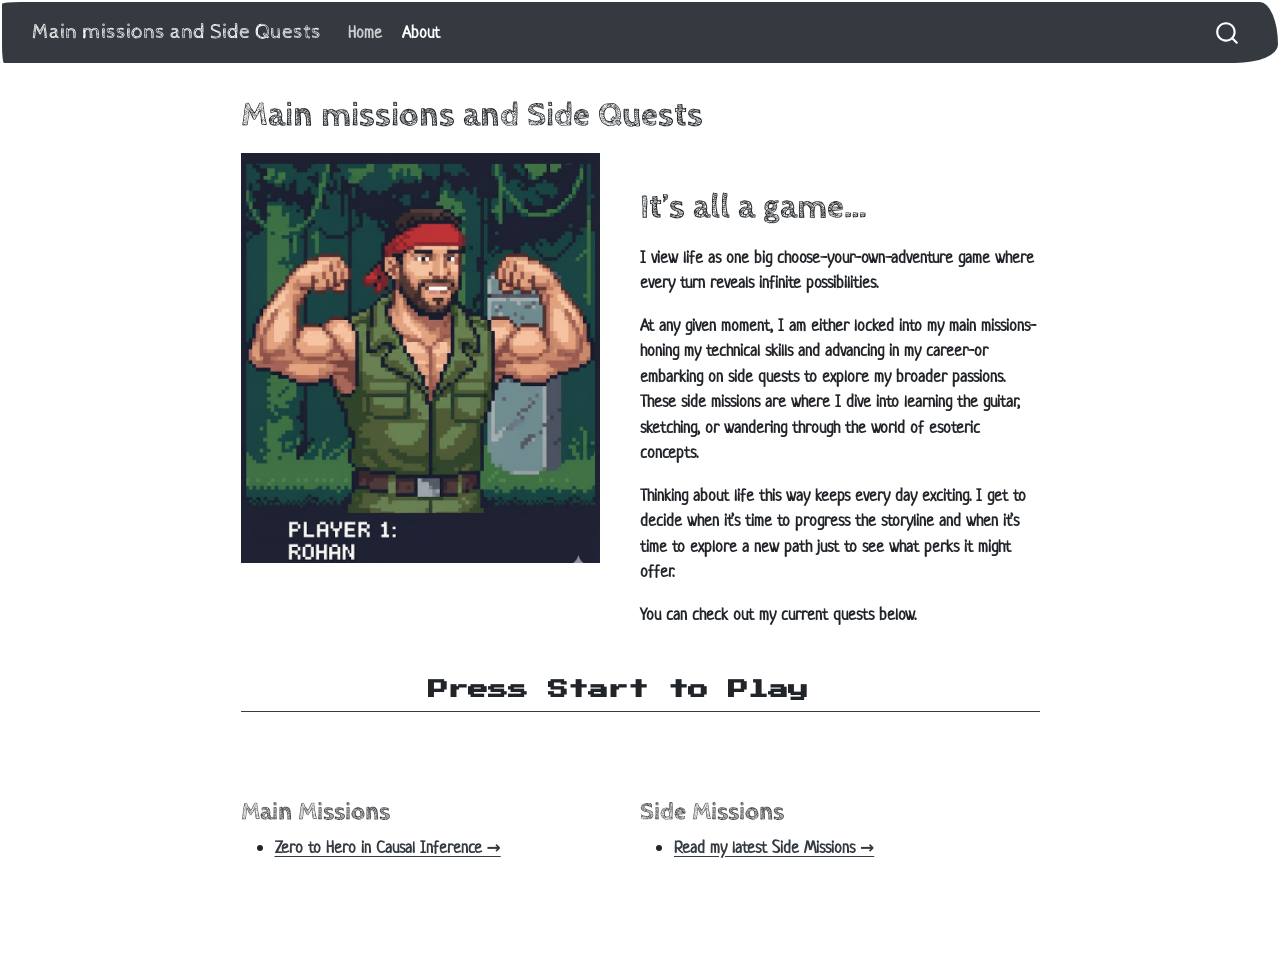
==== commit 08e2a1e2: "Built site for gh-pages" ====
--- a/index.html
+++ b/index.html
@@ -142,7 +142,7 @@
 <section id="its-all-a-game" class="level1">
 <h1>It’s all a game…</h1>
 <p>I view life as one big choose-your-own-adventure game where every turn reveals infinite possibilities.</p>
-<p>At any given moment, I am either locked into my main missions—honing my technical skills and advancing in my career—or embarking on side quests to explore my broader passions. These side missions are where I dive into learning the guitar, sketching, or wandering through the world of esoteric concepts.</p>
+<p>At any given moment, I am either locked into my main missions-honing my technical skills and advancing in my career-or embarking on side quests to explore my broader passions. These side missions are where I dive into learning the guitar, sketching, or wandering through the world of esoteric concepts.</p>
 <p>Thinking about life this way keeps every day exciting. I get to decide when it’s time to progress the storyline and when it’s time to explore a new path just to see what perks it might offer.</p>
 <p>You can check out my current quests below.</p>
 </section>
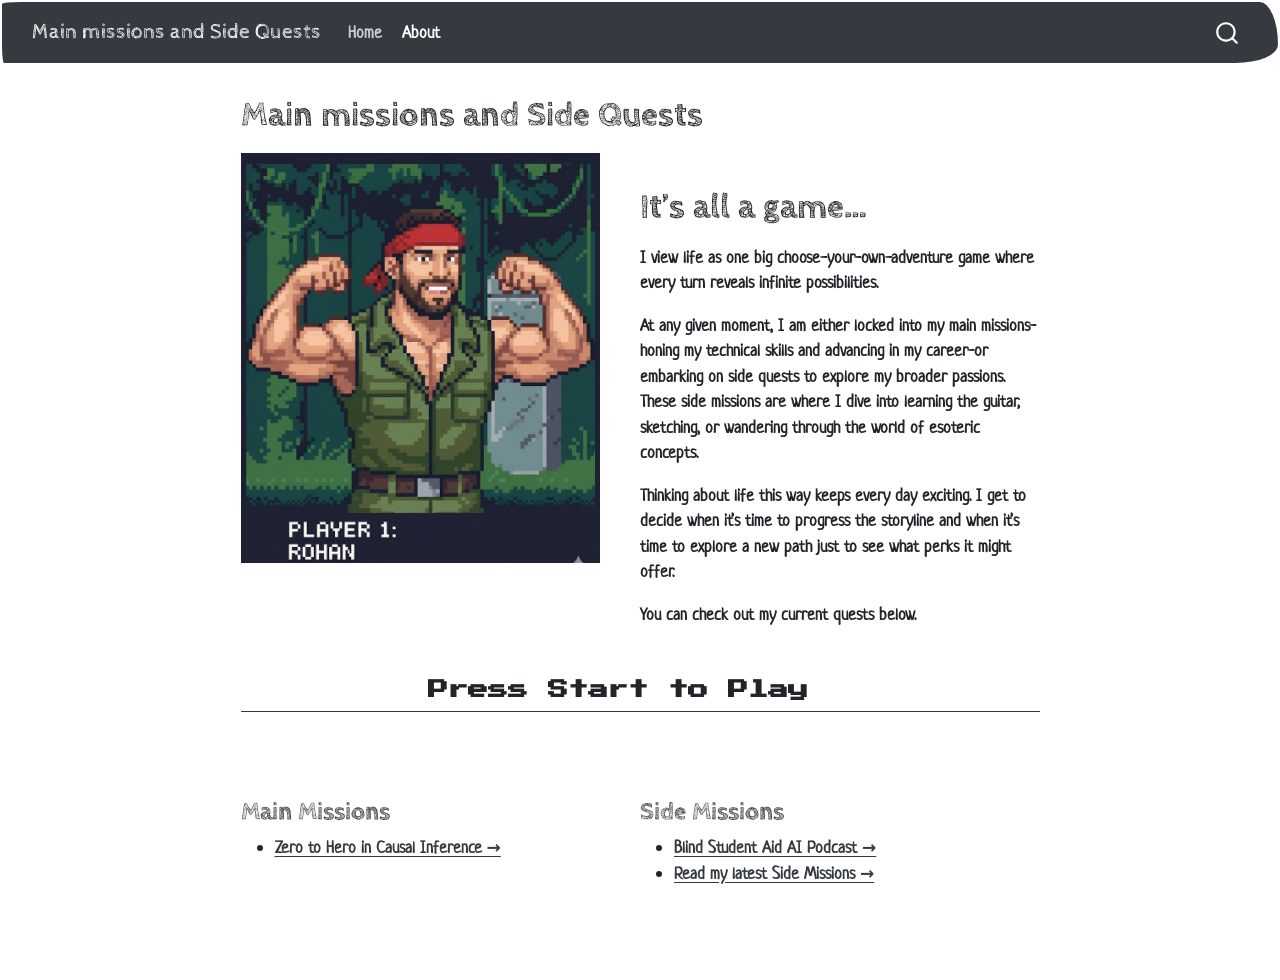
==== commit 8bcbfc23: "Built site for gh-pages" ====
--- a/index.html
+++ b/index.html
@@ -169,6 +169,7 @@
 <section id="side-missions" class="level3">
 <h3 class="anchored" data-anchor-id="side-missions">Side Missions</h3>
 <ul>
+<li><a href="https://rohanranshinge.github.io/blind-student-aid-ai/">Blind Student Aid AI Podcast →</a></li>
 <li><a href="./side-missions.html">Read my latest Side Missions →</a></li>
 </ul>
 </section>
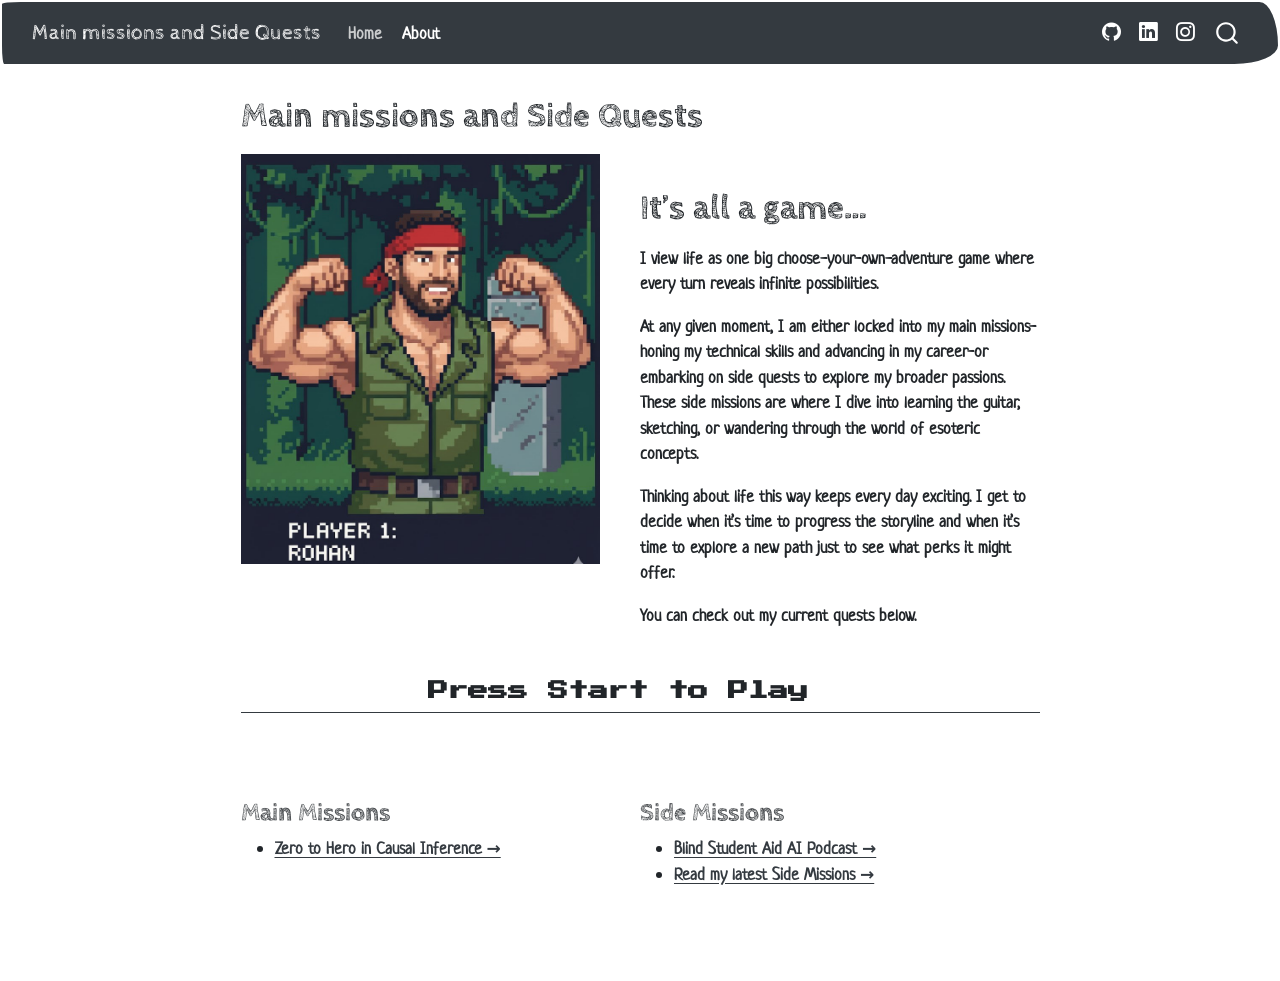
==== commit bc2ed0b7: "Built site for gh-pages" ====
--- a/index.html
+++ b/index.html
@@ -100,6 +100,23 @@
 <span class="menu-text">About</span></a>
   </li>  
 </ul>
+            <ul class="navbar-nav navbar-nav-scroll ms-auto">
+  <li class="nav-item compact">
+    <a class="nav-link" href="https://github.com/RohanRanshinge"> <i class="bi bi-github" role="img" aria-label="GitHub">
+</i> 
+<span class="menu-text"></span></a>
+  </li>  
+  <li class="nav-item compact">
+    <a class="nav-link" href="https://linkedin.com/in/rohanranshinge"> <i class="bi bi-linkedin" role="img" aria-label="LinkedIn">
+</i> 
+<span class="menu-text"></span></a>
+  </li>  
+  <li class="nav-item compact">
+    <a class="nav-link" href="https://instagram.com/kingdomofrohan"> <i class="bi bi-instagram" role="img" aria-label="Instagram">
+</i> 
+<span class="menu-text"></span></a>
+  </li>  
+</ul>
           </div> <!-- /navcollapse -->
             <div class="quarto-navbar-tools">
 </div>
@@ -252,7 +269,7 @@
     }
       var localhostRegex = new RegExp(/^(?:http|https):\/\/localhost\:?[0-9]*\//);
       var mailtoRegex = new RegExp(/^mailto:/);
-        var filterRegex = new RegExp("https:\/\/rohanranshinge\.github\.io\/");
+        var filterRegex = new RegExp("https:\/\/rohanranshinge\.com\/");
       var isInternal = (href) => {
           return filterRegex.test(href) || localhostRegex.test(href) || mailtoRegex.test(href);
       }
